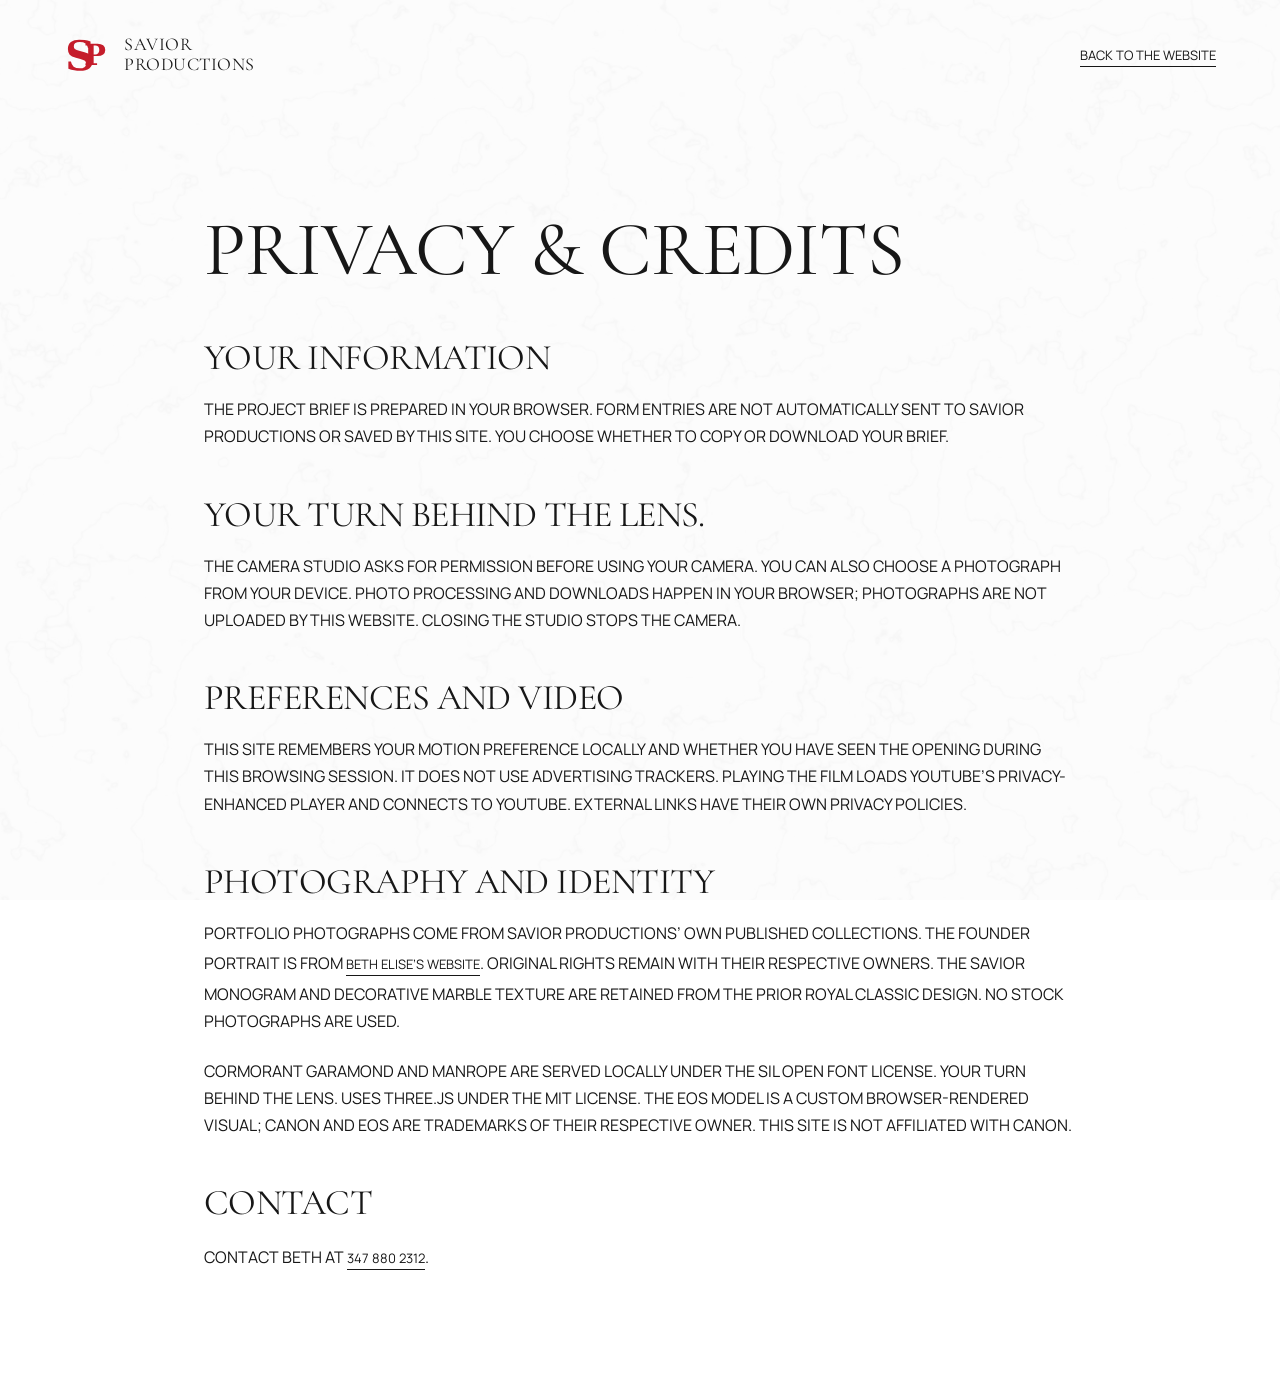
==== privacy.html @ fa6bc3f1 "ul" ====
<!doctype html><html lang="en"><head><meta charset="utf-8"><meta name="viewport" content="width=device-width,initial-scale=1"><meta name="theme-color" content="#ffffff"><title>PRIVACY & CREDITS — SAVIOR PRODUCTIONS</title><link rel="icon" href="assets/sp-red.svg" type="image/svg+xml"><link rel="stylesheet" href="styles.css?v=9.4"></head><body><header class="site-header"><a class="brand" href="index.html"><img src="assets/sp-red.svg" width="48" height="48" alt=""><span>Savior<br>Productions</span></a><a class="text-link" href="index.html">Back to the website</a></header><main class="wrap section-space" style="max-width:1000px"><h1 style="font-family:var(--display);font-size:clamp(48px,6vw,80px)">Privacy &amp; credits</h1><article style="margin-top:50px"><h2 style="font-size:36px">Your information</h2><p style="margin-top:20px">The project brief is prepared in your browser. Form entries are not automatically sent to Savior Productions or saved by this site. You choose whether to copy or download your brief.</p><h2 style="font-size:36px;margin-top:45px">Your turn behind the lens.</h2><p style="margin-top:20px">The camera studio asks for permission before using your camera. You can also choose a photograph from your device. Photo processing and downloads happen in your browser; photographs are not uploaded by this website. Closing the studio stops the camera.</p><h2 style="font-size:36px;margin-top:45px">Preferences and video</h2><p style="margin-top:20px">This site remembers your motion preference locally and whether you have seen the opening during this browsing session. It does not use advertising trackers. Playing the film loads YouTube’s privacy-enhanced player and connects to YouTube. External links have their own privacy policies.</p><h2 style="font-size:36px;margin-top:45px">Photography and identity</h2><p style="margin-top:20px">Portfolio photographs come from Savior Productions’ own published collections. The founder portrait is from <a class="text-link" href="https://jotsmedia.github.io/beth-elise-site-v9/" target="_blank" rel="noopener noreferrer">Beth Elise’s website</a>. Original rights remain with their respective owners. The Savior monogram and decorative marble texture are retained from the prior Royal Classic design. No stock photographs are used.</p><p>Cormorant Garamond and Manrope are served locally under the SIL Open Font License. Your turn behind the lens. uses Three.js under the MIT License. The EOS model is a custom browser-rendered visual; Canon and EOS are trademarks of their respective owner. This site is not affiliated with Canon.</p><h2 style="font-size:36px;margin-top:45px">Contact</h2><p style="margin-top:20px">Contact Beth at <a class="text-link" href="tel:+13478802312">347 880 2312</a>.</p></article></main></body></html>
---- styles.css ----
@font-face{font-family:Cormorant;src:url('assets/fonts/cormorant-garamond-400.woff2') format('woff2');font-weight:400;font-display:swap}@font-face{font-family:Cormorant;src:url('assets/fonts/cormorant-garamond-500.woff2') format('woff2');font-weight:500;font-display:swap}@font-face{font-family:Manrope;src:url('assets/fonts/manrope-400.woff2') format('woff2');font-weight:400;font-display:swap}@font-face{font-family:Manrope;src:url('assets/fonts/manrope-500.woff2') format('woff2');font-weight:500;font-display:swap}@font-face{font-family:Manrope;src:url('assets/fonts/manrope-600.woff2') format('woff2');font-weight:600;font-display:swap}
:root{--bg:#101d30;--surface:#14253b;--ink:#f6f0e5;--muted:#bdc5ce;--accent:#ddbd86;--paper:#eee8dc;--paper-ink:#18273b;--display:Cormorant,Georgia,serif;--body:Manrope,Arial,sans-serif;--gutter:clamp(22px,5vw,96px);--ease:cubic-bezier(.16,1,.3,1);color-scheme:dark;scroll-behavior:smooth;scroll-padding-top:110px}
*{box-sizing:border-box}body{margin:0;background:var(--bg);color:var(--ink);font:400 16px/1.7 var(--body);overflow-x:clip}button,input,textarea,select{font:inherit}button,a,input,select,textarea{-webkit-tap-highlight-color:transparent}button,a{touch-action:manipulation}button{color:inherit;cursor:pointer}a{color:inherit;text-decoration:none}button{border:0}button,figure,p,h1,h2,h3,h4,ul{margin:0}img{display:block;max-width:100%;height:auto}button{background:none}svg{width:22px;height:22px;fill:none;stroke:currentColor;stroke-width:1.5;stroke-linecap:round;stroke-linejoin:round;flex-shrink:0}p{text-wrap:pretty}h1,h2,h3,h4{font-weight:400;text-wrap:balance;line-height:1.03}h1,h2,h3{font-family:var(--display)}h2{font-size:clamp(48px,5.2vw,80px);letter-spacing:-.025em}h3{font-size:36px;letter-spacing:-.02em}p+ p{margin-top:22px}::selection{background:var(--accent);color:var(--bg)}:focus-visible{outline:3px solid var(--accent);outline-offset:6px}::-webkit-scrollbar{width:10px}::-webkit-scrollbar-track{background:var(--bg)}::-webkit-scrollbar-thumb{background:#6b7685;border:3px solid var(--bg)}[hidden]{display:none!important}.wrap{max-width:1920px;margin-inline:auto;padding-inline:var(--gutter)}.section-space{padding-block:100px}.small{font-size:14px;color:var(--muted);line-height:1.7}.sr-only{position:absolute;width:1px;height:1px;padding:0;overflow:hidden;clip:rect(0,0,0,0);white-space:nowrap;border:0}.skip-link{position:fixed;top:-100px;left:20px;background:var(--accent);color:var(--bg);padding:15px;z-index:100}.skip-link:focus{top:20px}
.site-header{height:110px;padding:20px var(--gutter);display:flex;align-items:center;justify-content:space-between;gap:30px;background:var(--bg);position:relative;z-index:10}.brand{display:flex;align-items:center;gap:14px}.brand span{font:400 21px/.95 var(--display)}.brand img{height:46px;width:46px}.site-header nav{display:flex;gap:36px;align-items:center;font-size:14px}.site-header nav a{padding:12px 0;transition:color .25s}.site-header nav a:hover{color:var(--accent)}.nav-contact{display:flex;align-items:center;gap:18px;color:var(--accent)}.menu-toggle{display:none}.hero{padding-top:34px}.hero h1{font-size:clamp(66px,9.4vw,174px);letter-spacing:-.035em;line-height:.95;white-space:nowrap;text-align:center}.hero-intro{display:flex;justify-content:center;align-items:center;gap:45px;margin-top:30px;margin-bottom:52px}.hero-intro p{font-size:18px}.button{display:inline-flex;align-items:center;justify-content:center;gap:24px;min-height:52px;padding:14px 22px;background:var(--accent);color:var(--bg);font-size:14px;font-weight:600;transition:transform .3s var(--ease),background .3s;cursor:pointer;text-align:center}.button:hover{background:var(--ink);transform:translateY(-3px)}.button:active{transform:translateY(1px)}.hero-prints{display:grid;grid-template-columns:1fr 1.75fr 1.08fr;gap:40px;align-items:start}.hero-print .image-link{display:block;width:100%}.image-link{padding:0;position:relative;overflow:hidden;text-align:inherit}.image-link img{width:100%;height:100%;object-fit:cover;transition:transform .9s var(--ease)}.image-link:hover img{transform:scale(1.04)}.image-link:focus-visible{outline-offset:7px}.hero-print figcaption{font-size:13px;color:var(--muted);margin-top:15px}.print-left{padding-top:55px}.print-left .image-link{aspect-ratio:1.25}.print-center .image-link{aspect-ratio:.94}.print-center img{object-position:24% center}.print-right{padding-top:105px}.print-right .image-link{aspect-ratio:1.1}.hero-note{font:400 clamp(24px,2.3vw,36px)/1.15 var(--display);margin-top:45px!important;max-width:240px}.text-link{font-size:14px;text-decoration:underline;text-underline-offset:6px;text-decoration-thickness:1px;padding:6px 0;display:inline-block;transition:color .25s,transform .25s}.text-link:hover{color:var(--accent);transform:translateX(3px)}.print-right .text-link{margin-top:32px}.section-heading{display:flex;justify-content:space-between;gap:45px;align-items:end;margin-bottom:42px}.section-heading p{max-width:400px;color:var(--muted);font-size:17px}.filters{display:flex;gap:8px;flex-wrap:wrap;margin-bottom:42px}.filters button{font-size:14px;padding:12px 19px;min-height:46px;color:var(--muted);transition:color .2s,background .2s}.filters button.active{color:var(--bg);background:var(--accent)}.filters button:hover{color:var(--ink);background:var(--surface)}.filters button.active:hover{color:var(--bg);background:var(--accent)}.work-grid{display:grid;grid-template-columns:repeat(12,minmax(0,1fr));gap:65px 32px;align-items:start}.work-item.wide{grid-column:1/8}.work-item.portrait{grid-column:9/13;margin-top:90px}.work-item.wedding{grid-column:2/7;margin-top:-25px}.work-item.couple{grid-column:8/13;margin-top:75px}.work-item.closeup{grid-column:1/5;margin-top:0}.work-item.dance{grid-column:6/13;margin-top:80px}.work-item .image-link{display:block;width:100%;aspect-ratio:1.5}.work-item.portrait .image-link{aspect-ratio:.8}.work-item.closeup .image-link{aspect-ratio:.88}.work-item figcaption{display:flex;justify-content:space-between;gap:10px;font-size:14px;margin-top:14px}.work-item figcaption span+span{color:var(--muted);font-size:13px}.work-grid.filtered{grid-template-columns:repeat(2,minmax(0,1fr));gap:45px}.work-grid.filtered .work-item{grid-column:auto;margin:0}.work-grid.filtered .work-item .image-link{aspect-ratio:1.25}.image-action{position:absolute;bottom:18px;left:18px;display:block;background:var(--bg);padding:8px 14px;font-size:13px;opacity:0;transform:translateY(8px);transition:opacity .3s,transform .3s}.image-link:hover .image-action,.image-link:focus-visible .image-action{opacity:1;transform:none}.portfolio-tail{display:flex;justify-content:space-between;align-items:center;margin-top:45px;color:var(--muted);font-size:14px}.studio{background:var(--paper);color:var(--paper-ink)}.studio .section-heading p{color:#465260}.capabilities{display:grid;grid-template-columns:repeat(3,minmax(0,1fr));gap:7vw;margin-top:62px}.capabilities p{margin-top:22px;font-size:16px;line-height:1.7;max-width:33ch}.capabilities ul{list-style:none;padding:0;margin:24px 0 16px;color:#465260;line-height:2}.studio .text-link:hover{color:#725324}.film-feature{margin-top:95px;display:grid;grid-template-columns:1.5fr 1fr;gap:7vw;align-items:center}.film-player{aspect-ratio:16/10;background:var(--bg)}.film-poster{width:100%;height:100%;padding:0;position:relative;display:block;overflow:hidden;color:var(--ink)}.film-poster img{height:100%;width:100%;object-fit:cover;filter:brightness(.7);transition:transform .8s var(--ease)}.film-poster:hover img{transform:scale(1.045)}.play-icon{position:absolute;left:50%;top:50%;transform:translate(-50%,-50%);display:grid;place-items:center;background:var(--accent);color:var(--bg);width:76px;height:76px;border-radius:50%}.play-icon svg{width:30px;height:30px;fill:currentColor;stroke:none;margin-left:3px}.play-label{position:absolute;bottom:24px;left:24px}.film-player iframe{width:100%;height:100%;border:0}.film-copy h3{font-size:clamp(40px,4vw,64px)}.film-copy p{margin-top:24px;max-width:35ch}.film-copy .small{color:#465260}.film-copy .text-link{margin-top:15px}.founder{display:grid;grid-template-columns:1fr 1fr;gap:8vw;align-items:start}.founder-portrait img{width:100%;aspect-ratio:.83;object-fit:cover;object-position:52% center}.founder-portrait p{font-size:13px;margin-top:15px;color:var(--muted)}.founder-copy{padding-top:28px}.founder-role{font-size:14px;color:var(--accent);margin-top:20px}.statement{font-family:var(--display);font-size:34px;line-height:1.13;letter-spacing:-.02em}.founder-copy .statement{margin:38px 0 28px}.founder-copy>p:not(.statement):not(.founder-role){font-size:16px;color:var(--muted);max-width:52ch}.founder-copy cite{font-style:normal;color:var(--ink)}.founder-links{display:flex;flex-wrap:wrap;gap:28px;margin-top:30px}.foto-section{background:var(--surface);padding-block:70px}.foto-layout{display:grid;grid-template-columns:1fr 1.25fr;align-items:center;gap:6vw}.foto-copy h2{font-size:clamp(56px,5.8vw,88px)}.foto-copy .statement{margin-top:27px}.foto-copy>p:not(.statement){max-width:40ch;color:var(--muted);margin-top:25px}.foto-copy .button{margin-top:28px}.camera-stage{min-width:0;height:500px}.camera-stage iframe{width:100%;height:100%;border:0;background:var(--surface)}.contact{display:grid;grid-template-columns:1fr 1.15fr;gap:9vw;align-items:start}.contact h2{font-size:clamp(48px,4.8vw,74px)}.contact-copy>p{margin-top:24px;max-width:34ch;color:var(--muted)}.phone-link{font:400 39px/1.2 var(--display);color:var(--accent);display:inline-block;margin-top:32px}.contact-copy .small{margin-top:7px}.contact-copy img{width:72%;margin-top:40px;aspect-ratio:1.5;object-fit:cover}.brief-panel{padding-top:8px}.brief-panel h3{font-size:33px;margin-bottom:28px}form{display:grid;gap:20px}.form-row{display:grid;grid-template-columns:1fr 1fr;gap:18px}label{font-size:14px;display:flex;flex-direction:column;gap:8px;color:var(--ink)}label span{display:contents;color:var(--muted)}input,select,textarea{width:100%;min-width:0;background:var(--surface);border:1px solid #506076;border-radius:0;color:var(--ink);padding:13px 14px;font-size:15px;outline-offset:3px;caret-color:var(--accent)}input::placeholder,textarea::placeholder{color:#a9b5c4}textarea{resize:vertical;min-height:120px}form .button{justify-self:start}form .form-note{font-size:13px;color:var(--muted);margin:0;max-width:45ch}#brief-result{background:var(--surface);padding:26px;margin-top:28px}#brief-result h4{font-size:22px}#brief-result p{font-size:14px;margin-top:14px;color:var(--muted)}#brief-text{font:400 14px/1.7 var(--body);white-space:pre-wrap;overflow-wrap:anywhere;color:var(--ink);margin:24px 0}.brief-actions{display:flex;align-items:center;gap:20px;flex-wrap:wrap}.site-footer{background:#0b1626;padding:60px 0 26px}.footer-content{display:grid;grid-template-columns:1.6fr 1fr 1fr;gap:5vw}.footer-brand{font:400 clamp(44px,5vw,76px)/.88 var(--display);letter-spacing:-.03em}.footer-menu,.footer-detail{display:flex;flex-direction:column;align-items:start;gap:12px}.footer-menu{font-size:20px}.footer-detail{font-size:14px;color:var(--muted)}.footer-detail button{padding:0;text-align:left}.footer-content a:hover,.footer-content button:hover{color:var(--accent)}.footer-bottom{display:flex;justify-content:space-between;gap:30px;margin-top:70px;font-size:13px;color:var(--muted)}.footer-bottom p+p{margin:0}.intro{position:fixed;inset:0;background:var(--bg);z-index:100;display:flex;flex-direction:column;align-items:center;justify-content:center;text-align:center;transition:opacity .6s var(--ease),visibility .6s}.intro.leaving{opacity:0;visibility:hidden;pointer-events:none}.intro .intro-name{font:400 48px/1 var(--display);margin-top:25px}.intro p:not(.intro-name){font-size:14px;color:var(--muted);margin-top:20px}.intro>button{padding:16px;margin-top:25px;text-decoration:underline;text-underline-offset:5px;font-size:14px}.intro-progress{width:180px;height:2px;background:var(--surface);margin-top:25px;overflow:hidden}.intro-progress span{display:block;height:100%;background:var(--accent);transform-origin:left;animation:progress 1.5s var(--ease) forwards}.lightbox{position:fixed;inset:0;width:100%;height:100dvh;max-width:none;max-height:none;border:0;padding:24px var(--gutter);background:#07101c;color:var(--ink);overflow:hidden}.lightbox[open]{display:grid;grid-template-rows:auto minmax(0,1fr) auto;gap:20px}.lightbox::backdrop{background:#07101c}.lightbox-top,.lightbox-bottom{display:flex;justify-content:space-between;align-items:center;gap:20px}.lightbox-top p{font:400 26px/1 var(--display)}.lightbox button{width:48px;height:48px;display:grid;place-items:center}.lightbox button:hover{color:var(--accent)}.lightbox-image{height:100%;display:flex;align-items:center;justify-content:center;min-height:0}.lightbox-image img{width:100%;height:100%;object-fit:contain}.lightbox-bottom p{font-size:14px;text-align:center}.toast{position:fixed;bottom:25px;left:50%;transform:translate(-50%,20px);background:var(--accent);color:var(--bg);padding:14px 22px;z-index:80;opacity:0;pointer-events:none;transition:.3s;max-width:calc(100% - 40px);font-size:14px}.toast.visible{opacity:1;transform:translate(-50%,0)}[data-reveal]{opacity:1}.motion-enabled [data-reveal].revealing{animation:reveal .85s var(--ease) both}.motion-enabled .hero h1{animation:title-enter 1s var(--ease) both}.motion-enabled .hero-intro{animation:reveal 1s .1s var(--ease) both}.motion-enabled .print-center{animation:shutter 1.2s .15s var(--ease) both}.motion-enabled .print-left{animation:reveal 1.1s .25s var(--ease) both}.motion-enabled .print-right{animation:reveal 1.1s .4s var(--ease) both}.motion-enabled .print-center img{animation:picture-drift 16s ease-in-out infinite alternate}.motion-paused *{animation:none!important;transition:none!important;scroll-behavior:auto!important}@keyframes progress{from{transform:scaleX(0)}to{transform:scaleX(1)}}@keyframes title-enter{from{opacity:.4;transform:translateY(22px)}to{opacity:1;transform:none}}@keyframes reveal{from{opacity:.3;transform:translateY(24px)}to{opacity:1;transform:none}}@keyframes shutter{from{clip-path:inset(0 0 100% 0);transform:translateY(15px)}to{clip-path:inset(0);transform:none}}@keyframes picture-drift{from{transform:scale(1)}to{transform:scale(1.05)}}
@media(min-width:1800px){.hero-prints{gap:60px}.hero-print figcaption{font-size:16px}.section-space{padding-block:130px}}
@media(max-width:1000px){.site-header nav{gap:23px;font-size:13px}.brand span{display:none}.hero-prints{gap:24px}.hero-intro{margin-bottom:38px}.hero-note{font-size:27px}.print-left{padding-top:30px}.print-right{padding-top:70px}.hero-print figcaption{font-size:13px}.section-space{padding-block:75px}.work-grid{gap:48px 22px}.section-heading p{max-width:320px;font-size:16px}.capabilities{gap:30px}.capabilities h3{font-size:30px}.founder{gap:40px}.founder-copy{padding-top:0}.founder-copy .statement{font-size:29px;margin:24px 0}.founder-copy>p:not(.statement):not(.founder-role){font-size:15px}.foto-layout{gap:25px}.camera-stage{height:430px}.contact{gap:40px}.form-row{grid-template-columns:1fr}.footer-menu{font-size:18px}}
@media(max-width:700px){:root{scroll-padding-top:25px}.site-header{height:82px;padding-block:14px}.brand span{display:block;font-size:18px}.brand img{width:40px;height:40px}.menu-toggle{display:flex;align-items:center;gap:12px;font-size:14px;padding:10px 0 10px 10px}.site-header nav{display:none;position:absolute;top:82px;left:0;right:0;background:var(--surface);padding:22px var(--gutter) 30px;align-items:stretch;gap:0}.site-header nav.open{display:flex;flex-direction:column}.site-header nav a{font-size:20px;padding:13px 0}.site-header nav .nav-contact{margin-top:9px}.hero{padding-top:24px}.hero h1{font-size:clamp(45px,10.3vw,72px);white-space:normal;line-height:.94;text-align:left;max-width:100%;letter-spacing:-.03em}.hero-intro{display:block;margin-top:26px;margin-bottom:35px}.hero-intro p{font-size:16px;max-width:28ch}.hero-intro .button{margin-top:22px;font-size:13px;min-height:48px;padding:12px 18px}.hero-prints{grid-template-columns:repeat(2,minmax(0,1fr));gap:26px 17px}.print-center{grid-column:1/3;grid-row:1}.print-center .image-link{aspect-ratio:1.18}.print-center img{object-position:24% 35%}.print-left{grid-column:1;padding-top:0}.print-right{grid-column:2;padding-top:40px}.print-left .image-link{aspect-ratio:.95}.print-right .image-link{aspect-ratio:1}.hero-note{font-size:22px;line-height:1.12;margin-top:25px!important}.hero-print figcaption{font-size:12px;line-height:1.5;margin-top:11px}.print-right .text-link{font-size:13px;margin-top:20px}.section-space{padding-block:65px}h2{font-size:49px}h3{font-size:32px}.section-heading{display:block;margin-bottom:28px}.section-heading p{margin-top:22px;max-width:36ch}.filters{gap:4px;margin-bottom:30px}.filters button{font-size:13px;padding:10px 12px;min-height:44px}.work-grid{grid-template-columns:repeat(6,minmax(0,1fr));gap:38px 16px}.work-item.wide{grid-column:1/7}.work-item.portrait{grid-column:2/7;margin:0}.work-item.wedding{grid-column:1/6;margin:0}.work-item.couple{grid-column:1/7;margin:0}.work-item.closeup{grid-column:1/6;margin:0}.work-item.dance{grid-column:2/7;margin:0}.work-item figcaption{font-size:13px;gap:8px;flex-wrap:wrap;line-height:1.5}.work-item figcaption span+span{font-size:12px}.work-item.portrait .image-link{aspect-ratio:1}.work-item.closeup .image-link{aspect-ratio:.95}.work-grid.filtered{grid-template-columns:1fr;gap:35px}.work-grid.filtered .work-item{grid-column:auto}.portfolio-tail{font-size:12px;gap:22px}.portfolio-tail a{font-size:13px;white-space:nowrap}.capabilities{grid-template-columns:1fr;gap:43px;margin-top:40px}.capabilities p{max-width:42ch;margin-top:16px}.capabilities ul{margin-top:18px;line-height:1.9}.capabilities .text-link{font-size:14px}.film-feature{grid-template-columns:1fr;gap:27px;margin-top:55px}.film-copy p{margin-top:17px;max-width:42ch}.film-copy .small{font-size:13px}.film-copy h3{font-size:43px}.film-player{aspect-ratio:1.5}.play-icon{width:62px;height:62px}.founder{grid-template-columns:1fr;gap:30px}.founder-portrait{width:89%}.founder-portrait img{aspect-ratio:.92}.founder-copy h2{font-size:54px}.founder-copy .statement{font-size:29px}.founder-role{font-size:13px}.founder-copy>p:not(.statement):not(.founder-role){font-size:16px}.founder-links{gap:24px;margin-top:24px}.founder-links a{font-size:13px}.foto-layout{grid-template-columns:1fr;gap:15px}.foto-copy h2{font-size:57px}.foto-copy .statement{font-size:30px;margin-top:20px}.foto-copy>p:not(.statement){margin-top:20px;max-width:40ch}.foto-copy .small{font-size:13px}.camera-stage{height:340px;margin-inline:-10px}.contact{grid-template-columns:1fr;gap:45px}.contact h2{font-size:48px}.contact-copy>p{max-width:36ch}.contact-copy img{display:none}.phone-link{font-size:37px;margin-top:25px}.brief-panel h3{font-size:32px}.form-row{grid-template-columns:1fr;gap:20px}input,select,textarea{font-size:16px}.site-footer{padding-top:45px}.footer-content{grid-template-columns:1fr 1fr;gap:34px}.footer-brand{grid-column:1/3;font-size:60px}.footer-menu{font-size:18px}.footer-detail{font-size:13px;gap:14px}.footer-bottom{flex-wrap:wrap;margin-top:45px;gap:14px;font-size:12px}.footer-bottom p:nth-child(2){display:none}.lightbox{padding:16px}.lightbox-top p{font-size:23px}.lightbox-bottom p{font-size:13px}.lightbox-bottom{gap:5px}.lightbox button{width:44px}.intro .intro-name{font-size:38px}.intro p:not(.intro-name){font-size:13px}.intro img{width:84px;height:84px}}
@media(prefers-reduced-motion:reduce){:root{scroll-behavior:auto}*,*::before,*::after{animation:none!important;transition:none!important}.intro{display:none!important}}
/* Royal Classic: typography, material and motion refinements requested for V9. */
h1,h2,h3,h4,.brand,.footer-brand,.intro-name,.site-header nav,.menu-toggle,.button,.text-link,.filters button,.hero-print figcaption,.work-item figcaption,.founder-role,.footer-menu,.footer-detail,.play-label,.scroll-control{text-transform:uppercase}
h1,h2,h3,.footer-brand,.intro-name{font-weight:400;letter-spacing:-.015em}.hero h1{font-size:clamp(58px,8.3vw,156px)}.brand span{font-size:18px;letter-spacing:.03em;line-height:1.1}.site-header nav{font-size:13px;gap:25px}.hero-note{font-size:30px;line-height:1.15;max-width:260px}.hero-print figcaption{font-size:13px}.section-heading h2{max-width:11ch}.section-heading p{font-size:17px}.capabilities h3{font-size:29px;line-height:1.12}.founder-copy h2{font-size:clamp(42px,4.8vw,72px)}.contact h2{font-size:clamp(44px,4.8vw,74px)}.foto-copy h2{font-size:clamp(38px,3.4vw,64px);line-height:1.06;max-width:17ch}.foto-copy>p:not(.statement){margin-top:30px}.brief-panel h3{font-size:28px}.text-link{font-size:13px}.footer-menu{font-size:17px}.footer-brand{font-size:clamp(44px,4.8vw,72px)}
body{position:relative;background-image:url('assets/royal-marble.webp');background-size:2000px auto;background-attachment:fixed;background-blend-mode:multiply}.site-header{background:transparent}.hero{position:relative;isolation:isolate}.hero::before{content:'';position:absolute;inset:-110px calc(-1*var(--gutter)) -50px;background-image:linear-gradient(90deg,rgba(16,29,48,.92),rgba(16,29,48,.76)),url('assets/photos/live-music-confetti.jpg');background-size:cover;background-position:center 44%;z-index:-2;opacity:.6;pointer-events:none}.hero::after{content:'';position:absolute;inset:-110px calc(-1*var(--gutter)) -80px;background:linear-gradient(0deg,var(--bg),transparent 45%);z-index:-1;pointer-events:none}.studio{position:relative;isolation:isolate;background-image:url('assets/royal-marble.webp');background-size:cover;background-position:center}.studio::before{content:'';position:absolute;inset:0;background:rgba(238,232,220,.8);z-index:-1;pointer-events:none}.foto-section{position:relative;isolation:isolate;background-image:radial-gradient(ellipse at 85% 45%,#344b5d 0,transparent 65%),url('assets/royal-marble.webp');background-blend-mode:normal,multiply;background-size:cover}.camera-stage iframe{background:transparent}.contact{position:relative;isolation:isolate}.contact::before{content:'';position:absolute;inset:0;background:url('assets/royal-marble.webp') center/cover;opacity:.055;mix-blend-mode:screen;z-index:-1;pointer-events:none}.site-footer{background-image:url('assets/royal-marble.webp');background-size:cover;background-blend-mode:multiply}
.image-link{transform:perspective(1200px) rotateX(var(--tilt-x,0deg)) rotateY(var(--tilt-y,0deg));transition:transform .5s var(--ease)}.image-link::after{content:'';position:absolute;inset:0;background:linear-gradient(115deg,transparent 25%,rgba(255,244,213,.16) 45%,transparent 65%);transform:translateX(-120%);transition:transform .9s var(--ease);pointer-events:none}.image-link:hover::after{transform:translateX(120%)}.image-link:hover img{transform:scale(1.065)}.button{position:relative;overflow:hidden;isolation:isolate;transition:transform .35s var(--ease),background .35s,box-shadow .35s}.button::before{content:'';position:absolute;inset:-60%;background:linear-gradient(110deg,transparent 35%,rgba(255,255,255,.5) 50%,transparent 65%);transform:translateX(-100%);transition:transform .7s var(--ease);pointer-events:none}.button:hover::before{transform:translateX(100%)}.button:hover{transform:translateY(-4px);box-shadow:0 12px 28px #0003}.button svg{transition:transform .35s var(--ease)}.button:hover svg{transform:translateX(4px)}.hero-intro .button:hover svg{transform:translateY(4px)}.site-header nav a:not(.nav-contact){position:relative}.site-header nav a:not(.nav-contact)::after{content:'';position:absolute;height:2px;left:0;right:0;bottom:5px;background:var(--accent);transform:scaleX(0);transform-origin:left;transition:transform .4s var(--ease)}.site-header nav a:hover::after{transform:scaleX(1)}.filters button{transition:transform .3s var(--ease),color .3s,background .3s}.filters button:hover{transform:translateY(-3px)}.motion-enabled [data-reveal].revealing{animation:reveal 1.1s var(--ease) both}.motion-enabled .work-item:nth-child(even).revealing{animation-name:reveal-side}.motion-enabled .founder-portrait.revealing{animation:portrait-arrive 1.35s var(--ease) both}.motion-enabled .hero::before{animation:backdrop-drift 24s ease-in-out infinite alternate}.motion-enabled .hero h1{animation:royal-title 1.4s var(--ease) both}.motion-enabled .brand img{transition:transform .7s var(--ease)}.motion-enabled .brand:hover img{transform:rotate(-6deg) scale(1.05)}
.intro{background-image:linear-gradient(90deg,rgba(9,19,33,.82),rgba(16,29,48,.93)),url('assets/royal-marble.webp');background-size:cover;background-position:center}.intro>img{animation:seal-arrive 1.4s var(--ease) both}.intro .intro-name{font-size:clamp(30px,4vw,54px);line-height:1.1;max-width:90%;letter-spacing:.03em}.intro-meter{display:flex;align-items:center;gap:18px;margin-top:34px;width:min(410px,75vw)}.intro-progress{flex:1;width:auto;height:2px;margin:0;background:#8191a040;overflow:visible}.intro-progress span{animation:none;transform:scaleX(0);background:var(--accent);will-change:transform}.intro-meter output{width:44px;text-align:right;font-size:13px;font-variant-numeric:tabular-nums;color:var(--accent)}.intro p:not(.intro-name){margin-top:18px}.intro.leaving{transition:opacity .5s,visibility .5s}.scroll-control{position:fixed;bottom:20px;right:24px;z-index:25}.scroll-control button{display:flex;align-items:center;gap:10px;background:var(--bg);color:var(--accent);min-height:44px;padding:10px 14px;font-size:12px;box-shadow:0 5px 25px #0003}.scroll-control svg{width:15px;height:15px}.scroll-control button:hover{background:var(--accent);color:var(--bg)}.scroll-control button[aria-pressed=false] svg{opacity:.4}.footer-bottom{padding-bottom:42px}
@keyframes reveal-side{from{opacity:.25;transform:translateX(30px)}to{opacity:1;transform:none}}@keyframes portrait-arrive{from{opacity:.35;transform:translateY(35px) scale(.96)}to{opacity:1;transform:none}}@keyframes royal-title{from{opacity:.1;transform:translateY(25px);letter-spacing:.035em}to{opacity:1;transform:none;letter-spacing:-.015em}}@keyframes seal-arrive{from{opacity:0;transform:scale(.7) rotateY(-80deg)}to{opacity:1;transform:none}}@keyframes backdrop-drift{from{transform:scale(1)}to{transform:scale(1.04)}}
@media(max-width:1100px) and (min-width:701px){.site-header nav{font-size:11px;gap:20px}.site-header nav a:nth-child(4){max-width:145px;line-height:1.4}.hero h1{font-size:8.1vw}.contact h2{font-size:43px}.capabilities h3{font-size:25px}.foto-copy h2{font-size:38px}.hero-note{font-size:26px}}
@media(max-width:700px){body{background-attachment:scroll}.hero h1{font-size:clamp(45px,12.8vw,78px);line-height:.94}.hero h1 span{display:block}.hero-intro p{font-size:18px}.hero-intro{margin-top:23px}.hero::before{opacity:.38;background-position:70% top}.hero h1{text-align:left;letter-spacing:-.015em}.hero-print figcaption,.work-item figcaption,.work-item figcaption span+span,.portfolio-tail,.footer-bottom{font-size:13px}.hero-note{font-size:23px;max-width:100%;line-height:1.1}.site-header nav{font-size:18px}.site-header nav a{font-size:18px}.brand span{font-size:16px}.founder-copy h2{font-size:45px}.section-heading h2{font-size:44px;max-width:13ch}.capabilities h3{font-size:30px}.film-copy h3{font-size:40px}.foto-copy h2{font-size:40px;line-height:1.08}.foto-copy .button{font-size:13px}.contact h2{font-size:47px}.brief-panel h3{font-size:29px}.footer-brand{font-size:54px}.footer-menu{font-size:15px}.footer-detail{font-size:13px}.scroll-control{right:14px;bottom:14px}.scroll-control button{font-size:11px}.intro .intro-name{max-width:80%;font-size:36px}.intro p:not(.intro-name){font-size:13px;max-width:80%}.camera-stage{height:370px}.button{font-size:13px}}
@media(prefers-reduced-motion:reduce){.intro{display:flex!important}.intro[hidden]{display:none!important}.intro-progress span{transition:none!important}}

/* Final responsive fit. */
.hero::before,.hero::after{left:0;right:0}.hero{overflow:clip}.foto-copy h2{max-width:none}.hero-side-link{margin-top:32px}.scroll-control button{font-size:13px;box-shadow:none}.section-heading h2{max-width:none}.footer-menu a{max-width:20ch}.foto-copy h2{font-size:clamp(35px,3.4vw,62px)}
@media(min-width:701px) and (max-width:1000px){.foto-copy h2{font-size:29px}.section-heading h2{flex-shrink:0}.site-header nav{font-size:13px;gap:16px}.site-header nav a:nth-child(4){max-width:140px}.brand{flex-shrink:0}.hero-side-link{font-size:13px}}
@media(max-width:700px){.foto-copy h2{font-size:35px}.hero-side-link{font-size:13px;margin-top:20px}.scroll-control button{font-size:13px}.footer-menu a{line-height:1.4}.hero h1{font-size:clamp(45px,12.8vw,78px)}}
/* Final brand direction: white, black and Savior red. */
:root{--bg:#fff;--surface:#f3f3f3;--ink:#171717;--muted:#5b5b5b;--accent:#c51d2b;--paper:#f6f6f6;--paper-ink:#171717;color-scheme:light}body{background:#fff;color:var(--ink);isolation:isolate}body::before{content:'';position:fixed;inset:0;background:url('assets/royal-marble.webp') center/1800px auto;filter:grayscale(1) contrast(.75);opacity:.07;z-index:-2;pointer-events:none}.site-header{background:transparent}.brand img{filter:none}.hero::before{background-image:linear-gradient(90deg,rgba(255,255,255,.93),rgba(255,255,255,.75)),url('assets/photos/live-music-confetti.jpg');filter:grayscale(1);opacity:.7;background-position:center 35%}.hero::after{background:linear-gradient(0deg,#fff,rgba(255,255,255,0) 65%)}.hero-intro p{color:#343434}.nav-contact{color:var(--accent)}.button{background:var(--accent);color:#fff}.button:hover{background:#a91723;color:#fff;box-shadow:0 10px 28px #c51d2b40}.button::before{background:linear-gradient(110deg,transparent 35%,#ffffff60 50%,transparent 65%)}.button:focus-visible{outline-color:var(--ink)}.filters button{color:#444}.filters button.active,.filters button.active:hover{background:var(--accent);color:#fff}.filters button:hover{background:#eeeeee;color:var(--accent)}.text-link:hover{color:var(--accent)}.hero-print figcaption,.work-item figcaption span+span,.portfolio-tail{color:#5b5b5b}.work-item figcaption span:first-child{color:#171717}.image-action{background:#fff;color:#171717;border-radius:7px}.image-link{border:3px solid #fff;border-radius:18px;box-shadow:0 3px 16px #0000000b;overflow:hidden;transition:transform .5s var(--ease),box-shadow .45s var(--ease)}.image-link img{border-radius:14px}.image-link::after{border-radius:14px;background:linear-gradient(115deg,transparent 25%,rgba(255,255,255,.23) 45%,transparent 65%)}.image-link:hover,.image-link:focus-visible{box-shadow:0 0 22px #c51d2b55,0 12px 35px #17171712}.founder-portrait img,.contact-copy img{border:3px solid #fff;border-radius:18px;transition:box-shadow .45s var(--ease),transform .6s var(--ease);box-shadow:0 3px 16px #0000000b}.founder-portrait img:hover,.contact-copy img:hover{box-shadow:0 0 24px #c51d2b55,0 12px 35px #17171712;transform:translateY(-4px)}.studio{background:#f6f6f6}.studio::before{background:url('assets/royal-marble.webp') center/cover;filter:grayscale(1);opacity:.12}.studio .section-heading p,.capabilities ul,.film-copy .small{color:#555}.studio .text-link:hover{color:var(--accent)}.film-player{border:3px solid #fff;border-radius:18px;overflow:hidden;box-shadow:0 3px 16px #0000000b;transition:box-shadow .45s}.film-player:hover{box-shadow:0 0 25px #c51d2b55}.film-poster{color:#fff;border-radius:14px}.film-poster img{border-radius:14px}.play-icon{background:var(--accent);color:#fff}.film-player iframe{background:#000}.founder-copy cite{color:#171717}.founder-role{color:var(--accent)}.foto-section{background:#f6f6f6}.foto-section::before{content:'';position:absolute;inset:0;background:url('assets/royal-marble.webp') center/cover;filter:grayscale(1);opacity:.1;z-index:-1;pointer-events:none}.foto-copy>p:not(.statement){color:#555}.camera-stage iframe{background:#fff;border-radius:18px}.contact::before{filter:grayscale(1);opacity:.1;mix-blend-mode:multiply}input,select,textarea{background:#f6f6f6;color:#171717;border-color:#b8b8b8}input::placeholder,textarea::placeholder{color:#676767}.phone-link{color:var(--accent)}.site-footer{background:#f1f1f1}.footer-detail,.footer-bottom{color:#515151}.footer-content a:hover,.footer-content button:hover{color:var(--accent)}.intro{background:#fff;color:#171717;isolation:isolate}.intro::before{content:'';position:absolute;inset:0;background:url('assets/royal-marble.webp') center/cover;filter:grayscale(1);opacity:.13;z-index:-1}.intro .intro-name{color:#171717}.intro p:not(.intro-name){color:#5b5b5b}.intro-progress{background:#d7d7d7}.intro-meter output{color:var(--accent)}.intro-progress span{background:var(--accent)}.scroll-control button{background:#fff;color:#171717;border:1px solid #e5e5e5;border-radius:7px}.scroll-control button:hover{background:var(--accent);color:#fff;border-color:var(--accent)}.scroll-control button[aria-pressed=true] svg{color:var(--accent)}.scroll-control button:hover svg{color:#fff}.lightbox{background:#111;color:#fff}.lightbox::backdrop{background:#111}.lightbox-image img{border-radius:18px;border:3px solid #fff;max-width:100%;max-height:100%;width:auto;height:auto;object-fit:contain}.lightbox-image{min-width:0}.lightbox button:hover{color:#f56b76}.toast{background:var(--accent);color:#fff;border-radius:8px}::selection{background:var(--accent);color:#fff}::-webkit-scrollbar-track{background:#fff}::-webkit-scrollbar-thumb{background:#aaa;border-color:#fff}
@media(max-width:700px){.site-header nav{background:#fff;box-shadow:0 12px 24px #00000012}.hero::before{opacity:.7}.image-link,.founder-portrait img,.contact-copy img,.film-player{border-radius:15px}.image-link img,.film-poster img{border-radius:12px}}

/* All visible typography is uppercase, including descriptive copy and fields. */
body,button,input,textarea,select,option,pre,output,label,figcaption,.statement,.hero-intro p,.lightbox,.lightbox-top p,.lightbox-bottom p{text-transform:uppercase}.hero-intro p{font-size:16px;line-height:1.6;letter-spacing:.01em}.section-heading p{font-size:16px}.founder-copy>p:not(.statement):not(.founder-role),.capabilities p,.film-copy p,.foto-copy>p,.contact-copy>p{font-size:15px;line-height:1.8}.statement{font-size:30px;line-height:1.2}.founder-copy .statement{font-size:29px}.lightbox-top p{font-size:25px}.intro p:not(.intro-name){font-size:13px}.intro .intro-name{font-size:clamp(30px,4vw,54px)}
@media(max-width:700px){.hero-intro p{font-size:16px;max-width:30ch}.founder-copy .statement{font-size:25px}.founder-copy>p:not(.statement):not(.founder-role),.capabilities p,.film-copy p,.foto-copy>p,.contact-copy>p{font-size:15px}.footer-brand{font-size:48px}.lightbox-top p{font-size:22px}}
/* Keep subjects' faces and headroom intact in the portrait crops. */
.work-item.portrait img,.work-item.closeup img{object-position:center top}

/* Beth follows the opening headline and Explore the work introduction. */
.hero{padding-bottom:0}.hero-intro{margin-bottom:0}.founder{padding-top:55px;padding-bottom:85px}.hero-gallery{padding-bottom:20px}.hero-gallery .hero-prints{isolation:isolate}
@media(max-width:700px){.founder{padding-top:40px;padding-bottom:55px}.hero-gallery{padding-bottom:0}.hero-intro{margin-bottom:0}}
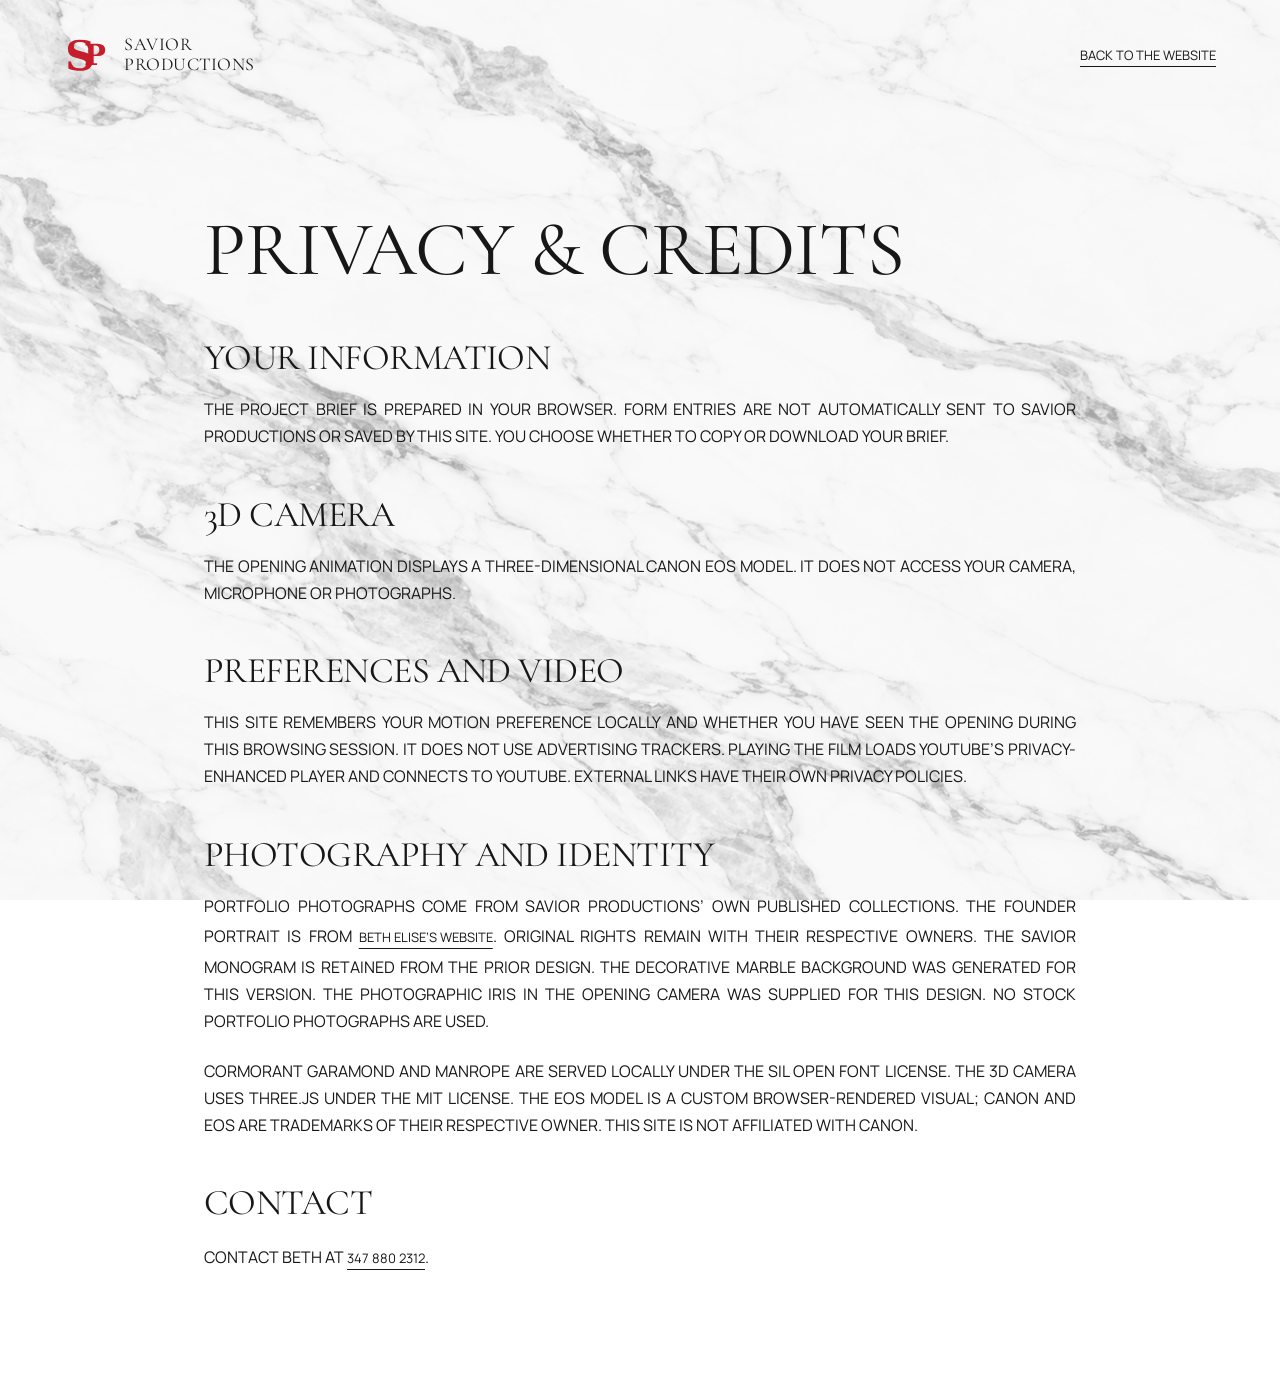
==== commit f04137c0: "ul" ====
--- a/privacy.html
+++ b/privacy.html
@@ -1 +1 @@
-<!doctype html><html lang="en"><head><meta charset="utf-8"><meta name="viewport" content="width=device-width,initial-scale=1"><meta name="theme-color" content="#ffffff"><title>PRIVACY & CREDITS — SAVIOR PRODUCTIONS</title><link rel="icon" href="assets/sp-red.svg" type="image/svg+xml"><link rel="stylesheet" href="styles.css?v=9.4"></head><body><header class="site-header"><a class="brand" href="index.html"><img src="assets/sp-red.svg" width="48" height="48" alt=""><span>Savior<br>Productions</span></a><a class="text-link" href="index.html">Back to the website</a></header><main class="wrap section-space" style="max-width:1000px"><h1 style="font-family:var(--display);font-size:clamp(48px,6vw,80px)">Privacy &amp; credits</h1><article style="margin-top:50px"><h2 style="font-size:36px">Your information</h2><p style="margin-top:20px">The project brief is prepared in your browser. Form entries are not automatically sent to Savior Productions or saved by this site. You choose whether to copy or download your brief.</p><h2 style="font-size:36px;margin-top:45px">Your turn behind the lens.</h2><p style="margin-top:20px">The camera studio asks for permission before using your camera. You can also choose a photograph from your device. Photo processing and downloads happen in your browser; photographs are not uploaded by this website. Closing the studio stops the camera.</p><h2 style="font-size:36px;margin-top:45px">Preferences and video</h2><p style="margin-top:20px">This site remembers your motion preference locally and whether you have seen the opening during this browsing session. It does not use advertising trackers. Playing the film loads YouTube’s privacy-enhanced player and connects to YouTube. External links have their own privacy policies.</p><h2 style="font-size:36px;margin-top:45px">Photography and identity</h2><p style="margin-top:20px">Portfolio photographs come from Savior Productions’ own published collections. The founder portrait is from <a class="text-link" href="https://jotsmedia.github.io/beth-elise-site-v9/" target="_blank" rel="noopener noreferrer">Beth Elise’s website</a>. Original rights remain with their respective owners. The Savior monogram and decorative marble texture are retained from the prior Royal Classic design. No stock photographs are used.</p><p>Cormorant Garamond and Manrope are served locally under the SIL Open Font License. Your turn behind the lens. uses Three.js under the MIT License. The EOS model is a custom browser-rendered visual; Canon and EOS are trademarks of their respective owner. This site is not affiliated with Canon.</p><h2 style="font-size:36px;margin-top:45px">Contact</h2><p style="margin-top:20px">Contact Beth at <a class="text-link" href="tel:+13478802312">347 880 2312</a>.</p></article></main></body></html>
+<!doctype html><html lang="en"><head><meta charset="utf-8"><meta name="viewport" content="width=device-width,initial-scale=1"><meta name="theme-color" content="#ffffff"><title>PRIVACY & CREDITS — SAVIOR PRODUCTIONS</title><link rel="icon" href="assets/sp-red.svg" type="image/svg+xml"><link rel="stylesheet" href="styles.css?v=9.12"><link rel="stylesheet" href="materials.css?v=9.12"></head><body><header class="site-header"><a class="brand" href="index.html"><img src="assets/sp-red.svg" width="48" height="48" alt=""><span>Savior<br>Productions</span></a><a class="text-link" href="index.html">Back to the website</a></header><main class="wrap section-space" style="max-width:1000px"><h1 style="font-family:var(--display);font-size:clamp(48px,6vw,80px)">Privacy &amp; credits</h1><article style="margin-top:50px"><h2 style="font-size:36px">Your information</h2><p style="margin-top:20px">The project brief is prepared in your browser. Form entries are not automatically sent to Savior Productions or saved by this site. You choose whether to copy or download your brief.</p><h2 style="font-size:36px;margin-top:45px">3D camera</h2><p style="margin-top:20px">The opening animation displays a three-dimensional Canon EOS model. It does not access your camera, microphone or photographs.</p><h2 style="font-size:36px;margin-top:45px">Preferences and video</h2><p style="margin-top:20px">This site remembers your motion preference locally and whether you have seen the opening during this browsing session. It does not use advertising trackers. Playing the film loads YouTube’s privacy-enhanced player and connects to YouTube. External links have their own privacy policies.</p><h2 style="font-size:36px;margin-top:45px">Photography and identity</h2><p style="margin-top:20px">Portfolio photographs come from Savior Productions’ own published collections. The founder portrait is from <a class="text-link" href="https://jotsmedia.github.io/beth-elise-site-v9/" target="_blank" rel="noopener noreferrer">Beth Elise’s website</a>. Original rights remain with their respective owners. The Savior monogram is retained from the prior design. The decorative marble background was generated for this version. The photographic iris in the opening camera was supplied for this design. No stock portfolio photographs are used.</p><p>Cormorant Garamond and Manrope are served locally under the SIL Open Font License. The 3D camera uses Three.js under the MIT License. The EOS model is a custom browser-rendered visual; Canon and EOS are trademarks of their respective owner. This site is not affiliated with Canon.</p><h2 style="font-size:36px;margin-top:45px">Contact</h2><p style="margin-top:20px">Contact Beth at <a class="text-link" href="tel:+13478802312">347 880 2312</a>.</p></article></main></body></html>
--- a/styles.css
+++ b/styles.css
@@ -34,3 +34,84 @@
 /* Beth follows the opening headline and Explore the work introduction. */
 .hero{padding-bottom:0}.hero-intro{margin-bottom:0}.founder{padding-top:55px;padding-bottom:85px}.hero-gallery{padding-bottom:20px}.hero-gallery .hero-prints{isolation:isolate}
 @media(max-width:700px){.founder{padding-top:40px;padding-bottom:55px}.hero-gallery{padding-bottom:0}.hero-intro{margin-bottom:0}}
+
+/* Requested paragraph alignment; final lines stay naturally spaced. */
+p,.lightbox-bottom p{text-align:justify;text-justify:inter-word;text-align-last:left}
+
+/* The portrait and biography share a row; caption and links sit beneath both. */
+.founder{grid-template-areas:"portrait biography" "caption links";row-gap:16px;align-items:stretch}
+.founder-portrait{grid-area:portrait;position:relative;min-height:0}
+.founder-portrait img{position:absolute;inset:0;width:100%;height:100%;aspect-ratio:auto}
+.founder-copy{grid-area:biography;padding-top:0;min-width:0}
+.founder-caption{grid-area:caption;font-size:13px;color:var(--muted);margin:0}
+.founder-links{grid-area:links;margin-top:0;align-self:start}
+@media(max-width:1000px){
+ .founder{grid-template-columns:1fr;grid-template-areas:"portrait" "caption" "biography" "links";row-gap:16px}
+ .founder-portrait img{position:static;height:auto;aspect-ratio:.92}
+ .founder-copy{margin-top:14px}
+ .founder-copy>p:not(.statement):not(.founder-role){max-width:none}
+ .founder-links{margin-top:8px}
+}
+
+/* Clear alternating section fields, with the original neutral marble retained. */
+:root{--section-white:#fff;--section-gray:#ededed}
+.hero,.founder,.hero-gallery,.portfolio,.contact{max-width:none;padding-inline:max(var(--gutter),calc((100% - 1920px)/2 + var(--gutter)))}
+.hero,.hero-gallery,.studio,.site-footer{background:var(--section-white)}
+.founder,.portfolio,.contact{background:var(--section-gray)}
+.founder,.portfolio{position:relative;isolation:isolate}
+.founder::before,.portfolio::before{content:'';position:absolute;inset:0;background:url('assets/royal-marble.webp') center/1400px auto;filter:grayscale(1);opacity:.075;z-index:-1;pointer-events:none}
+.studio::before{opacity:.085}
+.contact::before{opacity:.075}
+.hero{padding-bottom:60px}
+.hero-intro{justify-content:space-between}
+.hero-intro p{text-align:left;text-align-last:left}
+.founder{padding-top:70px;padding-bottom:70px}
+.hero-gallery{padding-top:80px;padding-bottom:80px}
+.site-footer{background-image:none}
+.contact input,.contact select,.contact textarea{background:#fff}
+/* The EOS sits between the studio name and loading message. */
+.intro{padding:28px 18px}
+.intro>img{width:64px;height:64px;flex-shrink:0}
+.intro .intro-name{font-size:clamp(30px,4vw,48px);margin-top:14px;text-align:center;text-align-last:center}
+.intro-camera-stage{width:min(480px,86vw);height:clamp(150px,30vh,250px);flex-shrink:0;margin:8px 0}
+.intro-camera-stage iframe{display:block;width:100%;height:100%;border:0;background:transparent;pointer-events:none}
+.intro #intro-status{margin-top:6px;text-align:center;text-align-last:center}
+.intro-meter{margin-top:24px}
+@media(max-width:700px){
+ .hero{padding-bottom:40px}
+ .founder{padding-top:44px;padding-bottom:48px}
+ .hero-gallery{padding-top:48px;padding-bottom:48px}
+ .intro>img{width:52px;height:52px}
+ .intro .intro-name{max-width:94%;font-size:30px;line-height:1.05}
+ .intro-camera-stage{height:clamp(150px,27vh,220px);margin:7px 0}
+ .intro #intro-status{font-size:11px;max-width:95%}
+ .intro-meter{margin-top:20px}
+}
+@media(max-height:520px){
+ .intro{padding:12px}
+ .intro>img{width:36px;height:36px}
+ .intro .intro-name{margin-top:6px;font-size:26px}
+ .intro-camera-stage{height:130px;margin:0}
+ .intro #intro-status{font-size:11px;margin-top:0}
+ .intro-meter{margin-top:12px}
+}
+
+/* Beth begins on white marble; the remaining fields alternate using one texture. */
+.marble-light,.marble-dark{position:relative;isolation:isolate}
+.marble-light{--ink:#171717;--muted:#5b5b5b;--accent:#c51d2b;--surface:#f3f3f3;background:#fff;color:#171717}
+.marble-dark{--ink:#fff;--muted:#d0d0d0;--accent:#f24654;--surface:#181818;background:#000;color:#fff;padding-top:124px;padding-bottom:124px}
+.marble-light::before,.marble-dark::before{content:'';position:absolute;inset:0;background:url('assets/royal-marble.webp') center/1400px auto;filter:grayscale(1);opacity:.10;mix-blend-mode:normal;z-index:-2;pointer-events:none}
+.marble-dark::before{filter:grayscale(1) invert(1);opacity:.22}
+.marble-light::after{content:none}
+.marble-dark::after{content:'';position:absolute;inset:0;background:linear-gradient(to bottom,#fff,transparent 84px),linear-gradient(to top,#fff,transparent 84px);z-index:-1;pointer-events:none}
+.marble-dark .hero-print figcaption,.marble-dark .section-heading p,.marble-dark .capabilities ul,.marble-dark .film-copy .small,.marble-dark .footer-detail,.marble-dark .footer-bottom{color:#d0d0d0}
+.marble-dark .button{background:#c51d2b;color:#fff}
+.marble-dark .button:hover{background:#a91723}
+.site-footer.marble-dark{padding-top:100px;padding-bottom:26px}
+.site-footer.marble-dark::after{background:linear-gradient(to bottom,#fff,transparent 84px)}
+@media(max-width:700px){
+ .marble-dark{padding-top:80px;padding-bottom:80px}
+ .marble-dark::after{background:linear-gradient(to bottom,#fff,transparent 48px),linear-gradient(to top,#fff,transparent 48px)}
+ .site-footer.marble-dark{padding-top:72px;padding-bottom:26px}
+ .site-footer.marble-dark::after{background:linear-gradient(to bottom,#fff,transparent 48px)}
+}
--- a/materials.css
+++ b/materials.css
@@ -0,0 +1,29 @@
+/* A continuous stone surface, with long eased transitions rather than fog strips. */
+:root{--marble-texture:url('assets/marble-editorial-v9.png');--marble-size:max(1800px,120vw);--marble-blend:clamp(200px,20vw,340px);--marble-offset:0px}
+body::before{background-image:var(--marble-texture);background-size:var(--marble-size) auto;filter:grayscale(1);opacity:.40}
+.site-header{background:#fff;isolation:isolate}
+.site-header::before,.editorial-hero::before,.marble-light::before,.marble-dark::before{content:'';position:absolute;inset:0;background:var(--marble-texture) center var(--marble-offset)/var(--marble-size) auto repeat;filter:grayscale(1);opacity:.40;mix-blend-mode:normal;z-index:-2;pointer-events:none}
+.editorial-hero::after{content:none}
+.motion-enabled .editorial-hero::before{animation:none}
+.marble-dark::before{filter:grayscale(1) invert(1);opacity:.48}
+.marble-light::before{opacity:.40}
+.intro::before{background:var(--marble-texture) center/var(--marble-size) auto;filter:grayscale(1);opacity:.40}
+.marble-dark{padding-top:calc(var(--marble-blend) + 32px);padding-bottom:calc(var(--marble-blend) + 32px)}
+.marble-dark::after{content:'';position:absolute;inset:0;z-index:-1;pointer-events:none;background-color:#fff;background-image:linear-gradient(#ffffff99,#ffffff99),var(--marble-texture);background-size:auto,var(--marble-size) auto;background-position:center,center var(--marble-offset);filter:grayscale(1);-webkit-mask-image:linear-gradient(to bottom,rgba(0,0,0,1.00000) calc(var(--marble-blend)*0.00000),rgba(0,0,0,0.99778) calc(var(--marble-blend)*0.06250),rgba(0,0,0,0.98395) calc(var(--marble-blend)*0.12500),rgba(0,0,0,0.95123) calc(var(--marble-blend)*0.18750),rgba(0,0,0,0.89648) calc(var(--marble-blend)*0.25000),rgba(0,0,0,0.81999) calc(var(--marble-blend)*0.31250),rgba(0,0,0,0.72479) calc(var(--marble-blend)*0.37500),rgba(0,0,0,0.61597) calc(var(--marble-blend)*0.43750),rgba(0,0,0,0.50000) calc(var(--marble-blend)*0.50000),rgba(0,0,0,0.38403) calc(var(--marble-blend)*0.56250),rgba(0,0,0,0.27521) calc(var(--marble-blend)*0.62500),rgba(0,0,0,0.18001) calc(var(--marble-blend)*0.68750),rgba(0,0,0,0.10352) calc(var(--marble-blend)*0.75000),rgba(0,0,0,0.04877) calc(var(--marble-blend)*0.81250),rgba(0,0,0,0.01605) calc(var(--marble-blend)*0.87500),rgba(0,0,0,0.00222) calc(var(--marble-blend)*0.93750),rgba(0,0,0,0.00000) calc(var(--marble-blend)*1.00000)),linear-gradient(to top,rgba(0,0,0,1.00000) calc(var(--marble-blend)*0.00000),rgba(0,0,0,0.99778) calc(var(--marble-blend)*0.06250),rgba(0,0,0,0.98395) calc(var(--marble-blend)*0.12500),rgba(0,0,0,0.95123) calc(var(--marble-blend)*0.18750),rgba(0,0,0,0.89648) calc(var(--marble-blend)*0.25000),rgba(0,0,0,0.81999) calc(var(--marble-blend)*0.31250),rgba(0,0,0,0.72479) calc(var(--marble-blend)*0.37500),rgba(0,0,0,0.61597) calc(var(--marble-blend)*0.43750),rgba(0,0,0,0.50000) calc(var(--marble-blend)*0.50000),rgba(0,0,0,0.38403) calc(var(--marble-blend)*0.56250),rgba(0,0,0,0.27521) calc(var(--marble-blend)*0.62500),rgba(0,0,0,0.18001) calc(var(--marble-blend)*0.68750),rgba(0,0,0,0.10352) calc(var(--marble-blend)*0.75000),rgba(0,0,0,0.04877) calc(var(--marble-blend)*0.81250),rgba(0,0,0,0.01605) calc(var(--marble-blend)*0.87500),rgba(0,0,0,0.00222) calc(var(--marble-blend)*0.93750),rgba(0,0,0,0.00000) calc(var(--marble-blend)*1.00000));mask-image:linear-gradient(to bottom,rgba(0,0,0,1.00000) calc(var(--marble-blend)*0.00000),rgba(0,0,0,0.99778) calc(var(--marble-blend)*0.06250),rgba(0,0,0,0.98395) calc(var(--marble-blend)*0.12500),rgba(0,0,0,0.95123) calc(var(--marble-blend)*0.18750),rgba(0,0,0,0.89648) calc(var(--marble-blend)*0.25000),rgba(0,0,0,0.81999) calc(var(--marble-blend)*0.31250),rgba(0,0,0,0.72479) calc(var(--marble-blend)*0.37500),rgba(0,0,0,0.61597) calc(var(--marble-blend)*0.43750),rgba(0,0,0,0.50000) calc(var(--marble-blend)*0.50000),rgba(0,0,0,0.38403) calc(var(--marble-blend)*0.56250),rgba(0,0,0,0.27521) calc(var(--marble-blend)*0.62500),rgba(0,0,0,0.18001) calc(var(--marble-blend)*0.68750),rgba(0,0,0,0.10352) calc(var(--marble-blend)*0.75000),rgba(0,0,0,0.04877) calc(var(--marble-blend)*0.81250),rgba(0,0,0,0.01605) calc(var(--marble-blend)*0.87500),rgba(0,0,0,0.00222) calc(var(--marble-blend)*0.93750),rgba(0,0,0,0.00000) calc(var(--marble-blend)*1.00000)),linear-gradient(to top,rgba(0,0,0,1.00000) calc(var(--marble-blend)*0.00000),rgba(0,0,0,0.99778) calc(var(--marble-blend)*0.06250),rgba(0,0,0,0.98395) calc(var(--marble-blend)*0.12500),rgba(0,0,0,0.95123) calc(var(--marble-blend)*0.18750),rgba(0,0,0,0.89648) calc(var(--marble-blend)*0.25000),rgba(0,0,0,0.81999) calc(var(--marble-blend)*0.31250),rgba(0,0,0,0.72479) calc(var(--marble-blend)*0.37500),rgba(0,0,0,0.61597) calc(var(--marble-blend)*0.43750),rgba(0,0,0,0.50000) calc(var(--marble-blend)*0.50000),rgba(0,0,0,0.38403) calc(var(--marble-blend)*0.56250),rgba(0,0,0,0.27521) calc(var(--marble-blend)*0.62500),rgba(0,0,0,0.18001) calc(var(--marble-blend)*0.68750),rgba(0,0,0,0.10352) calc(var(--marble-blend)*0.75000),rgba(0,0,0,0.04877) calc(var(--marble-blend)*0.81250),rgba(0,0,0,0.01605) calc(var(--marble-blend)*0.87500),rgba(0,0,0,0.00222) calc(var(--marble-blend)*0.93750),rgba(0,0,0,0.00000) calc(var(--marble-blend)*1.00000))}
+.marble-dark p,.marble-dark .capabilities ul,.marble-dark .film-copy .small,.marble-dark .footer-detail,.marble-dark .footer-bottom,.marble-dark figcaption{color:#f1f1f1}
+.marble-light p,.marble-light .founder-copy>p:not(.founder-role),.marble-light .section-heading p,.marble-light .portfolio-tail,.marble-light figcaption{color:#252525}
+.marble-light .founder-role{color:#a61522}
+.site-footer.marble-dark{padding-top:calc(var(--marble-blend) + 26px);padding-bottom:30px}
+.site-footer.marble-dark::after{background-color:#fff;background-image:linear-gradient(#ffffff99,#ffffff99),var(--marble-texture);-webkit-mask-image:linear-gradient(to bottom,rgba(0,0,0,1.00000) calc(var(--marble-blend)*0.00000),rgba(0,0,0,0.99778) calc(var(--marble-blend)*0.06250),rgba(0,0,0,0.98395) calc(var(--marble-blend)*0.12500),rgba(0,0,0,0.95123) calc(var(--marble-blend)*0.18750),rgba(0,0,0,0.89648) calc(var(--marble-blend)*0.25000),rgba(0,0,0,0.81999) calc(var(--marble-blend)*0.31250),rgba(0,0,0,0.72479) calc(var(--marble-blend)*0.37500),rgba(0,0,0,0.61597) calc(var(--marble-blend)*0.43750),rgba(0,0,0,0.50000) calc(var(--marble-blend)*0.50000),rgba(0,0,0,0.38403) calc(var(--marble-blend)*0.56250),rgba(0,0,0,0.27521) calc(var(--marble-blend)*0.62500),rgba(0,0,0,0.18001) calc(var(--marble-blend)*0.68750),rgba(0,0,0,0.10352) calc(var(--marble-blend)*0.75000),rgba(0,0,0,0.04877) calc(var(--marble-blend)*0.81250),rgba(0,0,0,0.01605) calc(var(--marble-blend)*0.87500),rgba(0,0,0,0.00222) calc(var(--marble-blend)*0.93750),rgba(0,0,0,0.00000) calc(var(--marble-blend)*1.00000));mask-image:linear-gradient(to bottom,rgba(0,0,0,1.00000) calc(var(--marble-blend)*0.00000),rgba(0,0,0,0.99778) calc(var(--marble-blend)*0.06250),rgba(0,0,0,0.98395) calc(var(--marble-blend)*0.12500),rgba(0,0,0,0.95123) calc(var(--marble-blend)*0.18750),rgba(0,0,0,0.89648) calc(var(--marble-blend)*0.25000),rgba(0,0,0,0.81999) calc(var(--marble-blend)*0.31250),rgba(0,0,0,0.72479) calc(var(--marble-blend)*0.37500),rgba(0,0,0,0.61597) calc(var(--marble-blend)*0.43750),rgba(0,0,0,0.50000) calc(var(--marble-blend)*0.50000),rgba(0,0,0,0.38403) calc(var(--marble-blend)*0.56250),rgba(0,0,0,0.27521) calc(var(--marble-blend)*0.62500),rgba(0,0,0,0.18001) calc(var(--marble-blend)*0.68750),rgba(0,0,0,0.10352) calc(var(--marble-blend)*0.75000),rgba(0,0,0,0.04877) calc(var(--marble-blend)*0.81250),rgba(0,0,0,0.01605) calc(var(--marble-blend)*0.87500),rgba(0,0,0,0.00222) calc(var(--marble-blend)*0.93750),rgba(0,0,0,0.00000) calc(var(--marble-blend)*1.00000))}
+.site-footer .footer-content{grid-template-columns:1fr 1fr}
+.site-footer .footer-brand{grid-column:1/-1;font-size:clamp(80px,12vw,180px);margin-bottom:36px}
+@media(max-width:700px){
+ :root{--marble-size:1100px;--marble-blend:190px}
+ .marble-dark{padding-top:calc(var(--marble-blend) + 24px);padding-bottom:calc(var(--marble-blend) + 24px)}
+ .site-footer.marble-dark{padding-top:calc(var(--marble-blend) + 20px);padding-bottom:26px}
+ .site-footer .footer-brand{font-size:clamp(44px,13.5vw,80px);margin-bottom:22px}
+}
+
+/* Keep one unbroken slab aligned to the viewport; no tiled image joins. */
+body::before,.site-header::before,.editorial-hero::before,.marble-light::before,.marble-dark::before{background-size:cover;background-position:center;background-repeat:no-repeat;background-attachment:fixed}
+.marble-dark::after,.site-footer.marble-dark::after{background-size:cover,cover;background-position:center,center;background-repeat:no-repeat,no-repeat;background-attachment:fixed,fixed}
